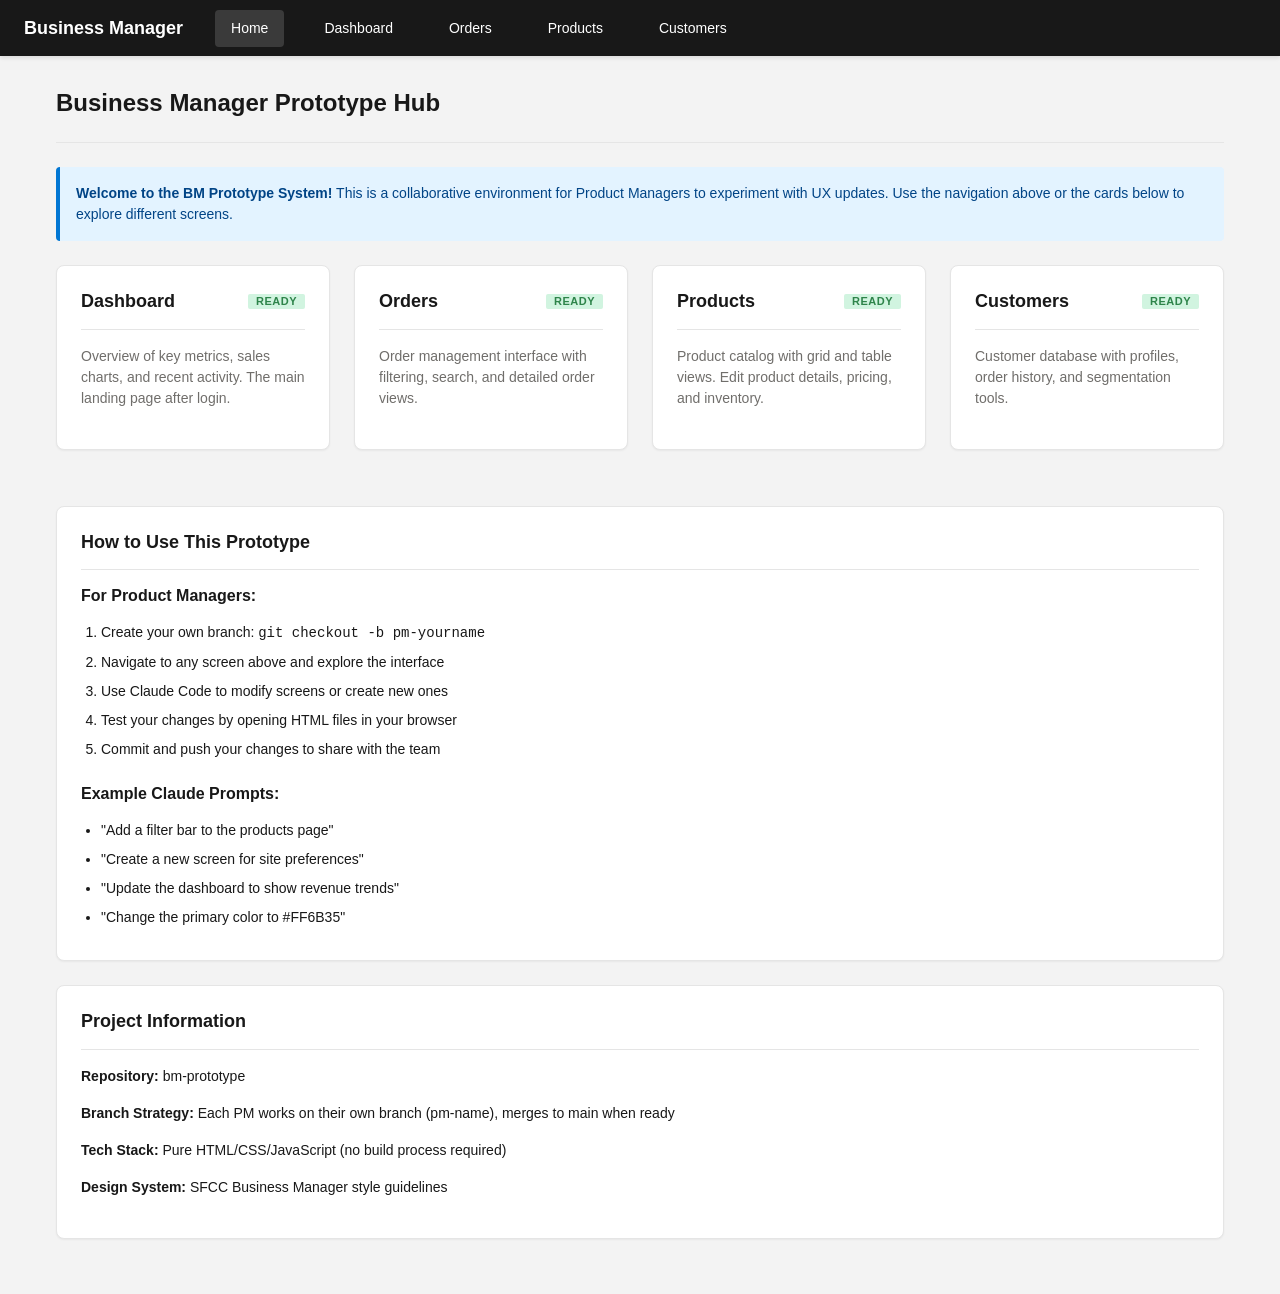
==== index.html @ c604156d "Initial Business Manager prototype scaffold - Core design system with SFCC brand colors and typograp" ====
<!DOCTYPE html>
<html lang="en">
<head>
    <meta charset="UTF-8">
    <meta name="viewport" content="width=device-width, initial-scale=1.0">
    <title>Business Manager - Prototype Hub</title>
    <link rel="stylesheet" href="assets/css/core.css">
    <link rel="stylesheet" href="assets/css/components.css">
</head>
<body>
    <!-- Header -->
    <nav class="bm-header">
        <a href="index.html" class="bm-header-logo">Business Manager</a>
        <div class="bm-header-nav">
            <a href="index.html" class="bm-nav-link active">Home</a>
            <a href="screens/dashboard.html" class="bm-nav-link">Dashboard</a>
            <a href="screens/orders.html" class="bm-nav-link">Orders</a>
            <a href="screens/products.html" class="bm-nav-link">Products</a>
            <a href="screens/customers.html" class="bm-nav-link">Customers</a>
        </div>
    </nav>

    <!-- Main Content -->
    <main class="bm-content bm-content-full">
        <div class="bm-container">
            <div class="bm-content-header">
                <h1 class="bm-content-title">Business Manager Prototype Hub</h1>
            </div>

            <div class="bm-alert bm-alert-info mb-lg">
                <strong>Welcome to the BM Prototype System!</strong> This is a collaborative environment for Product Managers to experiment with UX updates. Use the navigation above or the cards below to explore different screens.
            </div>

            <!-- Screen Grid -->
            <div class="bm-stats-grid">
                <a href="screens/dashboard.html" class="bm-card" style="text-decoration: none; color: inherit;">
                    <div class="bm-card-header">
                        <h3 class="bm-card-title">Dashboard</h3>
                        <span class="bm-badge bm-badge-success">Ready</span>
                    </div>
                    <div class="bm-card-body">
                        <p class="text-secondary">Overview of key metrics, sales charts, and recent activity. The main landing page after login.</p>
                    </div>
                </a>

                <a href="screens/orders.html" class="bm-card" style="text-decoration: none; color: inherit;">
                    <div class="bm-card-header">
                        <h3 class="bm-card-title">Orders</h3>
                        <span class="bm-badge bm-badge-success">Ready</span>
                    </div>
                    <div class="bm-card-body">
                        <p class="text-secondary">Order management interface with filtering, search, and detailed order views.</p>
                    </div>
                </a>

                <a href="screens/products.html" class="bm-card" style="text-decoration: none; color: inherit;">
                    <div class="bm-card-header">
                        <h3 class="bm-card-title">Products</h3>
                        <span class="bm-badge bm-badge-success">Ready</span>
                    </div>
                    <div class="bm-card-body">
                        <p class="text-secondary">Product catalog with grid and table views. Edit product details, pricing, and inventory.</p>
                    </div>
                </a>

                <a href="screens/customers.html" class="bm-card" style="text-decoration: none; color: inherit;">
                    <div class="bm-card-header">
                        <h3 class="bm-card-title">Customers</h3>
                        <span class="bm-badge bm-badge-success">Ready</span>
                    </div>
                    <div class="bm-card-body">
                        <p class="text-secondary">Customer database with profiles, order history, and segmentation tools.</p>
                    </div>
                </a>
            </div>

            <!-- Usage Guide -->
            <div class="bm-card mt-xl">
                <div class="bm-card-header">
                    <h2 class="bm-card-title">How to Use This Prototype</h2>
                </div>
                <div class="bm-card-body">
                    <h4>For Product Managers:</h4>
                    <ol style="padding-left: 20px; margin-bottom: 16px;">
                        <li style="margin-bottom: 8px;">Create your own branch: <code>git checkout -b pm-yourname</code></li>
                        <li style="margin-bottom: 8px;">Navigate to any screen above and explore the interface</li>
                        <li style="margin-bottom: 8px;">Use Claude Code to modify screens or create new ones</li>
                        <li style="margin-bottom: 8px;">Test your changes by opening HTML files in your browser</li>
                        <li style="margin-bottom: 8px;">Commit and push your changes to share with the team</li>
                    </ol>

                    <h4 class="mt-lg">Example Claude Prompts:</h4>
                    <ul style="padding-left: 20px; list-style: disc;">
                        <li style="margin-bottom: 8px;">"Add a filter bar to the products page"</li>
                        <li style="margin-bottom: 8px;">"Create a new screen for site preferences"</li>
                        <li style="margin-bottom: 8px;">"Update the dashboard to show revenue trends"</li>
                        <li style="margin-bottom: 8px;">"Change the primary color to #FF6B35"</li>
                    </ul>
                </div>
            </div>

            <!-- Project Info -->
            <div class="bm-card">
                <div class="bm-card-header">
                    <h2 class="bm-card-title">Project Information</h2>
                </div>
                <div class="bm-card-body">
                    <p><strong>Repository:</strong> bm-prototype</p>
                    <p><strong>Branch Strategy:</strong> Each PM works on their own branch (pm-name), merges to main when ready</p>
                    <p><strong>Tech Stack:</strong> Pure HTML/CSS/JavaScript (no build process required)</p>
                    <p><strong>Design System:</strong> SFCC Business Manager style guidelines</p>
                </div>
            </div>
        </div>
    </main>

    <script src="assets/js/navigation.js"></script>
    <script src="assets/js/interactions.js"></script>
</body>
</html>
---- assets/css/core.css ----
/* ================================================
   SFCC Business Manager - Core Design System
   ================================================ */

/* CSS Custom Properties */
:root {
    /* Primary Brand Colors */
    --bm-primary: #0176D3;
    --bm-primary-hover: #014486;
    --bm-primary-light: #E3F3FF;
    --bm-secondary: #706E6B;
    --bm-success: #2E844A;
    --bm-warning: #FFB75D;
    --bm-danger: #EA001E;
    --bm-info: #0176D3;

    /* Neutral Colors */
    --bm-text-primary: #181818;
    --bm-text-secondary: #706E6B;
    --bm-text-tertiary: #A8A8A8;
    --bm-text-inverse: #FFFFFF;

    /* Background Colors */
    --bm-bg-primary: #FFFFFF;
    --bm-bg-secondary: #F3F3F3;
    --bm-bg-tertiary: #FAFAF9;
    --bm-bg-dark: #181818;

    /* Border Colors */
    --bm-border-light: #E5E5E5;
    --bm-border-medium: #C9C9C9;
    --bm-border-dark: #706E6B;

    /* Typography */
    --bm-font-family: -apple-system, BlinkMacSystemFont, 'Segoe UI', Roboto, Helvetica, Arial, sans-serif;
    --bm-font-size-xs: 11px;
    --bm-font-size-sm: 12px;
    --bm-font-size-base: 14px;
    --bm-font-size-md: 16px;
    --bm-font-size-lg: 18px;
    --bm-font-size-xl: 24px;
    --bm-font-size-xxl: 32px;

    --bm-font-weight-regular: 400;
    --bm-font-weight-medium: 500;
    --bm-font-weight-semibold: 600;
    --bm-font-weight-bold: 700;

    --bm-line-height-tight: 1.25;
    --bm-line-height-normal: 1.5;
    --bm-line-height-relaxed: 1.75;

    /* Spacing Scale */
    --bm-spacing-xxs: 2px;
    --bm-spacing-xs: 4px;
    --bm-spacing-sm: 8px;
    --bm-spacing-md: 16px;
    --bm-spacing-lg: 24px;
    --bm-spacing-xl: 32px;
    --bm-spacing-xxl: 48px;

    /* Border Radius */
    --bm-radius-sm: 2px;
    --bm-radius-md: 4px;
    --bm-radius-lg: 8px;

    /* Shadows */
    --bm-shadow-sm: 0 1px 2px rgba(0, 0, 0, 0.05);
    --bm-shadow-md: 0 2px 4px rgba(0, 0, 0, 0.1);
    --bm-shadow-lg: 0 4px 8px rgba(0, 0, 0, 0.15);
    --bm-shadow-xl: 0 8px 16px rgba(0, 0, 0, 0.2);

    /* Layout */
    --bm-header-height: 56px;
    --bm-sidebar-width: 240px;
    --bm-container-max-width: 1440px;

    /* Z-index Scale */
    --bm-z-base: 0;
    --bm-z-dropdown: 1000;
    --bm-z-sticky: 1010;
    --bm-z-fixed: 1020;
    --bm-z-modal-backdrop: 1030;
    --bm-z-modal: 1040;
    --bm-z-popover: 1050;
    --bm-z-tooltip: 1060;
}

/* Global Reset & Base Styles */
* {
    margin: 0;
    padding: 0;
    box-sizing: border-box;
}

html {
    font-size: 16px;
    -webkit-font-smoothing: antialiased;
    -moz-osx-font-smoothing: grayscale;
}

body {
    font-family: var(--bm-font-family);
    font-size: var(--bm-font-size-base);
    line-height: var(--bm-line-height-normal);
    color: var(--bm-text-primary);
    background-color: var(--bm-bg-secondary);
    min-height: 100vh;
}

/* Typography */
h1, h2, h3, h4, h5, h6 {
    font-weight: var(--bm-font-weight-semibold);
    line-height: var(--bm-line-height-tight);
    margin-bottom: var(--bm-spacing-md);
}

h1 { font-size: var(--bm-font-size-xxl); }
h2 { font-size: var(--bm-font-size-xl); }
h3 { font-size: var(--bm-font-size-lg); }
h4 { font-size: var(--bm-font-size-md); }
h5 { font-size: var(--bm-font-size-base); }
h6 { font-size: var(--bm-font-size-sm); }

p {
    margin-bottom: var(--bm-spacing-md);
}

a {
    color: var(--bm-primary);
    text-decoration: none;
    transition: color 0.2s ease;
}

a:hover {
    color: var(--bm-primary-hover);
    text-decoration: underline;
}

/* Layout Container */
.bm-container {
    max-width: var(--bm-container-max-width);
    margin: 0 auto;
    padding: 0 var(--bm-spacing-lg);
}

/* Header */
.bm-header {
    position: fixed;
    top: 0;
    left: 0;
    right: 0;
    height: var(--bm-header-height);
    background-color: var(--bm-bg-dark);
    color: var(--bm-text-inverse);
    display: flex;
    align-items: center;
    padding: 0 var(--bm-spacing-lg);
    box-shadow: var(--bm-shadow-md);
    z-index: var(--bm-z-fixed);
}

.bm-header-logo {
    font-size: var(--bm-font-size-lg);
    font-weight: var(--bm-font-weight-bold);
    color: var(--bm-text-inverse);
    text-decoration: none;
    margin-right: var(--bm-spacing-xl);
}

.bm-header-logo:hover {
    text-decoration: none;
}

.bm-header-nav {
    display: flex;
    gap: var(--bm-spacing-lg);
    flex: 1;
}

.bm-nav-link {
    color: var(--bm-text-inverse);
    font-size: var(--bm-font-size-base);
    padding: var(--bm-spacing-sm) var(--bm-spacing-md);
    border-radius: var(--bm-radius-md);
    transition: background-color 0.2s ease;
}

.bm-nav-link:hover {
    background-color: rgba(255, 255, 255, 0.1);
    text-decoration: none;
}

.bm-nav-link.active {
    background-color: rgba(255, 255, 255, 0.15);
    font-weight: var(--bm-font-weight-medium);
}

/* Sidebar */
.bm-sidebar {
    position: fixed;
    top: var(--bm-header-height);
    left: 0;
    width: var(--bm-sidebar-width);
    height: calc(100vh - var(--bm-header-height));
    background-color: var(--bm-bg-primary);
    border-right: 1px solid var(--bm-border-light);
    overflow-y: auto;
    padding: var(--bm-spacing-lg);
}

.bm-sidebar-section {
    margin-bottom: var(--bm-spacing-lg);
}

.bm-sidebar-title {
    font-size: var(--bm-font-size-sm);
    font-weight: var(--bm-font-weight-semibold);
    text-transform: uppercase;
    color: var(--bm-text-secondary);
    margin-bottom: var(--bm-spacing-sm);
    letter-spacing: 0.5px;
}

.bm-sidebar-link {
    display: block;
    padding: var(--bm-spacing-sm) var(--bm-spacing-md);
    margin-bottom: var(--bm-spacing-xs);
    border-radius: var(--bm-radius-md);
    color: var(--bm-text-primary);
    transition: background-color 0.2s ease;
}

.bm-sidebar-link:hover {
    background-color: var(--bm-bg-tertiary);
    text-decoration: none;
}

.bm-sidebar-link.active {
    background-color: var(--bm-primary-light);
    color: var(--bm-primary);
    font-weight: var(--bm-font-weight-medium);
}

/* Main Content Area */
.bm-content {
    margin-top: var(--bm-header-height);
    margin-left: var(--bm-sidebar-width);
    padding: var(--bm-spacing-xl);
    min-height: calc(100vh - var(--bm-header-height));
}

.bm-content-header {
    display: flex;
    justify-content: space-between;
    align-items: center;
    margin-bottom: var(--bm-spacing-lg);
    padding-bottom: var(--bm-spacing-lg);
    border-bottom: 1px solid var(--bm-border-light);
}

.bm-content-title {
    font-size: var(--bm-font-size-xl);
    font-weight: var(--bm-font-weight-semibold);
    margin-bottom: 0;
}

/* Layout: No Sidebar */
.bm-content-full {
    margin-left: 0;
}

/* Utility Classes */
.text-primary { color: var(--bm-text-primary); }
.text-secondary { color: var(--bm-text-secondary); }
.text-tertiary { color: var(--bm-text-tertiary); }
.text-inverse { color: var(--bm-text-inverse); }

.text-xs { font-size: var(--bm-font-size-xs); }
.text-sm { font-size: var(--bm-font-size-sm); }
.text-base { font-size: var(--bm-font-size-base); }
.text-md { font-size: var(--bm-font-size-md); }
.text-lg { font-size: var(--bm-font-size-lg); }
.text-xl { font-size: var(--bm-font-size-xl); }

.font-regular { font-weight: var(--bm-font-weight-regular); }
.font-medium { font-weight: var(--bm-font-weight-medium); }
.font-semibold { font-weight: var(--bm-font-weight-semibold); }
.font-bold { font-weight: var(--bm-font-weight-bold); }

.mb-xs { margin-bottom: var(--bm-spacing-xs); }
.mb-sm { margin-bottom: var(--bm-spacing-sm); }
.mb-md { margin-bottom: var(--bm-spacing-md); }
.mb-lg { margin-bottom: var(--bm-spacing-lg); }
.mb-xl { margin-bottom: var(--bm-spacing-xl); }

.mt-xs { margin-top: var(--bm-spacing-xs); }
.mt-sm { margin-top: var(--bm-spacing-sm); }
.mt-md { margin-top: var(--bm-spacing-md); }
.mt-lg { margin-top: var(--bm-spacing-lg); }
.mt-xl { margin-top: var(--bm-spacing-xl); }

/* Responsive Design */
@media (max-width: 1024px) {
    .bm-sidebar {
        transform: translateX(-100%);
        transition: transform 0.3s ease;
    }

    .bm-sidebar.is-open {
        transform: translateX(0);
    }

    .bm-content {
        margin-left: 0;
    }
}

@media (max-width: 768px) {
    :root {
        --bm-header-height: 48px;
    }

    .bm-header-nav {
        display: none;
    }

    .bm-content {
        padding: var(--bm-spacing-md);
    }
}
---- assets/css/components.css ----
/* ================================================
   SFCC Business Manager - Reusable Components
   ================================================ */

/* Buttons */
.bm-button {
    display: inline-flex;
    align-items: center;
    justify-content: center;
    gap: var(--bm-spacing-sm);
    padding: var(--bm-spacing-sm) var(--bm-spacing-md);
    font-size: var(--bm-font-size-base);
    font-weight: var(--bm-font-weight-medium);
    font-family: var(--bm-font-family);
    line-height: var(--bm-line-height-tight);
    border-radius: var(--bm-radius-md);
    border: 1px solid transparent;
    cursor: pointer;
    transition: all 0.2s ease;
    text-decoration: none;
}

.bm-button:hover {
    text-decoration: none;
}

.bm-button:disabled {
    opacity: 0.5;
    cursor: not-allowed;
}

.bm-button-primary {
    background-color: var(--bm-primary);
    color: var(--bm-text-inverse);
    border-color: var(--bm-primary);
}

.bm-button-primary:hover:not(:disabled) {
    background-color: var(--bm-primary-hover);
    border-color: var(--bm-primary-hover);
}

.bm-button-secondary {
    background-color: transparent;
    color: var(--bm-text-primary);
    border-color: var(--bm-border-medium);
}

.bm-button-secondary:hover:not(:disabled) {
    background-color: var(--bm-bg-tertiary);
    border-color: var(--bm-border-dark);
}

.bm-button-danger {
    background-color: var(--bm-danger);
    color: var(--bm-text-inverse);
    border-color: var(--bm-danger);
}

.bm-button-danger:hover:not(:disabled) {
    background-color: #c7001a;
    border-color: #c7001a;
}

.bm-button-success {
    background-color: var(--bm-success);
    color: var(--bm-text-inverse);
    border-color: var(--bm-success);
}

.bm-button-success:hover:not(:disabled) {
    background-color: #246a38;
    border-color: #246a38;
}

.bm-button-sm {
    padding: var(--bm-spacing-xs) var(--bm-spacing-sm);
    font-size: var(--bm-font-size-sm);
}

.bm-button-lg {
    padding: var(--bm-spacing-md) var(--bm-spacing-lg);
    font-size: var(--bm-font-size-md);
}

.bm-button-group {
    display: inline-flex;
    gap: var(--bm-spacing-sm);
}

/* Cards */
.bm-card {
    background-color: var(--bm-bg-primary);
    border: 1px solid var(--bm-border-light);
    border-radius: var(--bm-radius-lg);
    padding: var(--bm-spacing-lg);
    box-shadow: var(--bm-shadow-sm);
    margin-bottom: var(--bm-spacing-lg);
}

.bm-card-header {
    display: flex;
    justify-content: space-between;
    align-items: center;
    margin-bottom: var(--bm-spacing-md);
    padding-bottom: var(--bm-spacing-md);
    border-bottom: 1px solid var(--bm-border-light);
}

.bm-card-title {
    font-size: var(--bm-font-size-lg);
    font-weight: var(--bm-font-weight-semibold);
    margin-bottom: 0;
}

.bm-card-body {
    margin-bottom: 0;
}

.bm-card-footer {
    display: flex;
    justify-content: flex-end;
    gap: var(--bm-spacing-sm);
    margin-top: var(--bm-spacing-md);
    padding-top: var(--bm-spacing-md);
    border-top: 1px solid var(--bm-border-light);
}

/* Tables */
.bm-table-wrapper {
    overflow-x: auto;
    border-radius: var(--bm-radius-lg);
    border: 1px solid var(--bm-border-light);
}

.bm-table {
    width: 100%;
    border-collapse: collapse;
    background-color: var(--bm-bg-primary);
}

.bm-table thead {
    background-color: var(--bm-bg-tertiary);
}

.bm-table th {
    padding: var(--bm-spacing-md);
    text-align: left;
    font-size: var(--bm-font-size-sm);
    font-weight: var(--bm-font-weight-semibold);
    color: var(--bm-text-secondary);
    text-transform: uppercase;
    letter-spacing: 0.5px;
    border-bottom: 2px solid var(--bm-border-light);
}

.bm-table th.sortable {
    cursor: pointer;
    user-select: none;
}

.bm-table th.sortable:hover {
    background-color: var(--bm-bg-secondary);
}

.bm-table td {
    padding: var(--bm-spacing-md);
    border-bottom: 1px solid var(--bm-border-light);
    font-size: var(--bm-font-size-base);
}

.bm-table tbody tr:hover {
    background-color: var(--bm-bg-tertiary);
}

.bm-table tbody tr:last-child td {
    border-bottom: none;
}

.bm-table-actions {
    display: flex;
    gap: var(--bm-spacing-sm);
}

.bm-table-action-link {
    color: var(--bm-primary);
    font-size: var(--bm-font-size-sm);
    cursor: pointer;
}

/* Form Elements */
.bm-form-group {
    margin-bottom: var(--bm-spacing-lg);
}

.bm-form-label {
    display: block;
    font-size: var(--bm-font-size-sm);
    font-weight: var(--bm-font-weight-semibold);
    color: var(--bm-text-primary);
    margin-bottom: var(--bm-spacing-xs);
}

.bm-form-label.required::after {
    content: " *";
    color: var(--bm-danger);
}

.bm-form-field {
    width: 100%;
    padding: var(--bm-spacing-sm) var(--bm-spacing-md);
    font-size: var(--bm-font-size-base);
    font-family: var(--bm-font-family);
    color: var(--bm-text-primary);
    background-color: var(--bm-bg-primary);
    border: 1px solid var(--bm-border-medium);
    border-radius: var(--bm-radius-md);
    transition: border-color 0.2s ease, box-shadow 0.2s ease;
}

.bm-form-field:focus {
    outline: none;
    border-color: var(--bm-primary);
    box-shadow: 0 0 0 3px rgba(1, 118, 211, 0.1);
}

.bm-form-field:disabled {
    background-color: var(--bm-bg-secondary);
    cursor: not-allowed;
    opacity: 0.6;
}

.bm-form-field.error {
    border-color: var(--bm-danger);
}

.bm-form-help {
    display: block;
    margin-top: var(--bm-spacing-xs);
    font-size: var(--bm-font-size-sm);
    color: var(--bm-text-secondary);
}

.bm-form-error {
    display: block;
    margin-top: var(--bm-spacing-xs);
    font-size: var(--bm-font-size-sm);
    color: var(--bm-danger);
}

textarea.bm-form-field {
    resize: vertical;
    min-height: 100px;
}

select.bm-form-field {
    cursor: pointer;
}

/* Checkbox & Radio */
.bm-checkbox,
.bm-radio {
    display: flex;
    align-items: center;
    gap: var(--bm-spacing-sm);
    margin-bottom: var(--bm-spacing-sm);
}

.bm-checkbox input[type="checkbox"],
.bm-radio input[type="radio"] {
    width: 18px;
    height: 18px;
    cursor: pointer;
}

/* Tabs */
.bm-tabs {
    display: flex;
    gap: var(--bm-spacing-xs);
    border-bottom: 2px solid var(--bm-border-light);
    margin-bottom: var(--bm-spacing-lg);
}

.bm-tab {
    padding: var(--bm-spacing-md) var(--bm-spacing-lg);
    font-size: var(--bm-font-size-base);
    font-weight: var(--bm-font-weight-medium);
    color: var(--bm-text-secondary);
    background-color: transparent;
    border: none;
    border-bottom: 2px solid transparent;
    margin-bottom: -2px;
    cursor: pointer;
    transition: all 0.2s ease;
}

.bm-tab:hover {
    color: var(--bm-text-primary);
    background-color: var(--bm-bg-tertiary);
}

.bm-tab.active {
    color: var(--bm-primary);
    border-bottom-color: var(--bm-primary);
}

.bm-tab-content {
    display: none;
}

.bm-tab-content.active {
    display: block;
}

/* Badges */
.bm-badge {
    display: inline-flex;
    align-items: center;
    padding: var(--bm-spacing-xxs) var(--bm-spacing-sm);
    font-size: var(--bm-font-size-xs);
    font-weight: var(--bm-font-weight-semibold);
    line-height: 1;
    border-radius: var(--bm-radius-sm);
    text-transform: uppercase;
    letter-spacing: 0.5px;
}

.bm-badge-primary {
    background-color: var(--bm-primary-light);
    color: var(--bm-primary);
}

.bm-badge-success {
    background-color: #d1f4e0;
    color: var(--bm-success);
}

.bm-badge-warning {
    background-color: #fff3d9;
    color: #b15900;
}

.bm-badge-danger {
    background-color: #fde2e4;
    color: var(--bm-danger);
}

.bm-badge-neutral {
    background-color: var(--bm-bg-secondary);
    color: var(--bm-text-secondary);
}

/* Alerts */
.bm-alert {
    padding: var(--bm-spacing-md);
    border-radius: var(--bm-radius-md);
    border-left: 4px solid;
    margin-bottom: var(--bm-spacing-lg);
}

.bm-alert-info {
    background-color: #e3f3ff;
    border-color: var(--bm-info);
    color: #014486;
}

.bm-alert-success {
    background-color: #d1f4e0;
    border-color: var(--bm-success);
    color: #1d6333;
}

.bm-alert-warning {
    background-color: #fff3d9;
    border-color: var(--bm-warning);
    color: #b15900;
}

.bm-alert-danger {
    background-color: #fde2e4;
    border-color: var(--bm-danger);
    color: #c7001a;
}

/* Modal */
.bm-modal-backdrop {
    position: fixed;
    top: 0;
    left: 0;
    right: 0;
    bottom: 0;
    background-color: rgba(0, 0, 0, 0.5);
    display: none;
    z-index: var(--bm-z-modal-backdrop);
}

.bm-modal-backdrop.active {
    display: block;
}

.bm-modal {
    position: fixed;
    top: 50%;
    left: 50%;
    transform: translate(-50%, -50%);
    background-color: var(--bm-bg-primary);
    border-radius: var(--bm-radius-lg);
    box-shadow: var(--bm-shadow-xl);
    max-width: 600px;
    width: 90%;
    max-height: 90vh;
    overflow-y: auto;
    display: none;
    z-index: var(--bm-z-modal);
}

.bm-modal.active {
    display: block;
}

.bm-modal-header {
    padding: var(--bm-spacing-lg);
    border-bottom: 1px solid var(--bm-border-light);
}

.bm-modal-title {
    font-size: var(--bm-font-size-lg);
    font-weight: var(--bm-font-weight-semibold);
    margin-bottom: 0;
}

.bm-modal-body {
    padding: var(--bm-spacing-lg);
}

.bm-modal-footer {
    padding: var(--bm-spacing-lg);
    border-top: 1px solid var(--bm-border-light);
    display: flex;
    justify-content: flex-end;
    gap: var(--bm-spacing-sm);
}

/* Dropdown */
.bm-dropdown {
    position: relative;
    display: inline-block;
}

.bm-dropdown-menu {
    position: absolute;
    top: 100%;
    left: 0;
    margin-top: var(--bm-spacing-xs);
    background-color: var(--bm-bg-primary);
    border: 1px solid var(--bm-border-light);
    border-radius: var(--bm-radius-md);
    box-shadow: var(--bm-shadow-lg);
    min-width: 200px;
    display: none;
    z-index: var(--bm-z-dropdown);
}

.bm-dropdown-menu.active {
    display: block;
}

.bm-dropdown-item {
    display: block;
    padding: var(--bm-spacing-sm) var(--bm-spacing-md);
    color: var(--bm-text-primary);
    transition: background-color 0.2s ease;
}

.bm-dropdown-item:hover {
    background-color: var(--bm-bg-tertiary);
    text-decoration: none;
}

.bm-dropdown-divider {
    height: 1px;
    background-color: var(--bm-border-light);
    margin: var(--bm-spacing-xs) 0;
}

/* Loading Spinner */
.bm-spinner {
    display: inline-block;
    width: 20px;
    height: 20px;
    border: 2px solid rgba(0, 0, 0, 0.1);
    border-top-color: var(--bm-primary);
    border-radius: 50%;
    animation: bm-spin 0.6s linear infinite;
}

@keyframes bm-spin {
    to { transform: rotate(360deg); }
}

/* Search Input */
.bm-search {
    position: relative;
}

.bm-search-input {
    padding-left: var(--bm-spacing-xl);
}

.bm-search-icon {
    position: absolute;
    left: var(--bm-spacing-md);
    top: 50%;
    transform: translateY(-50%);
    color: var(--bm-text-tertiary);
}

/* Pagination */
.bm-pagination {
    display: flex;
    gap: var(--bm-spacing-xs);
    align-items: center;
    justify-content: center;
    margin-top: var(--bm-spacing-lg);
}

.bm-pagination-item {
    padding: var(--bm-spacing-sm) var(--bm-spacing-md);
    border: 1px solid var(--bm-border-light);
    border-radius: var(--bm-radius-md);
    color: var(--bm-text-primary);
    cursor: pointer;
    transition: all 0.2s ease;
}

.bm-pagination-item:hover {
    background-color: var(--bm-bg-tertiary);
    text-decoration: none;
}

.bm-pagination-item.active {
    background-color: var(--bm-primary);
    color: var(--bm-text-inverse);
    border-color: var(--bm-primary);
}

.bm-pagination-item.disabled {
    opacity: 0.5;
    cursor: not-allowed;
    pointer-events: none;
}

/* Stats Grid */
.bm-stats-grid {
    display: grid;
    grid-template-columns: repeat(auto-fit, minmax(250px, 1fr));
    gap: var(--bm-spacing-lg);
    margin-bottom: var(--bm-spacing-xl);
}

.bm-stat-card {
    background-color: var(--bm-bg-primary);
    border: 1px solid var(--bm-border-light);
    border-radius: var(--bm-radius-lg);
    padding: var(--bm-spacing-lg);
}

.bm-stat-label {
    font-size: var(--bm-font-size-sm);
    color: var(--bm-text-secondary);
    margin-bottom: var(--bm-spacing-xs);
}

.bm-stat-value {
    font-size: var(--bm-font-size-xxl);
    font-weight: var(--bm-font-weight-bold);
    color: var(--bm-text-primary);
    margin-bottom: var(--bm-spacing-xs);
}

.bm-stat-change {
    font-size: var(--bm-font-size-sm);
    display: flex;
    align-items: center;
    gap: var(--bm-spacing-xs);
}

.bm-stat-change.positive {
    color: var(--bm-success);
}

.bm-stat-change.negative {
    color: var(--bm-danger);
}
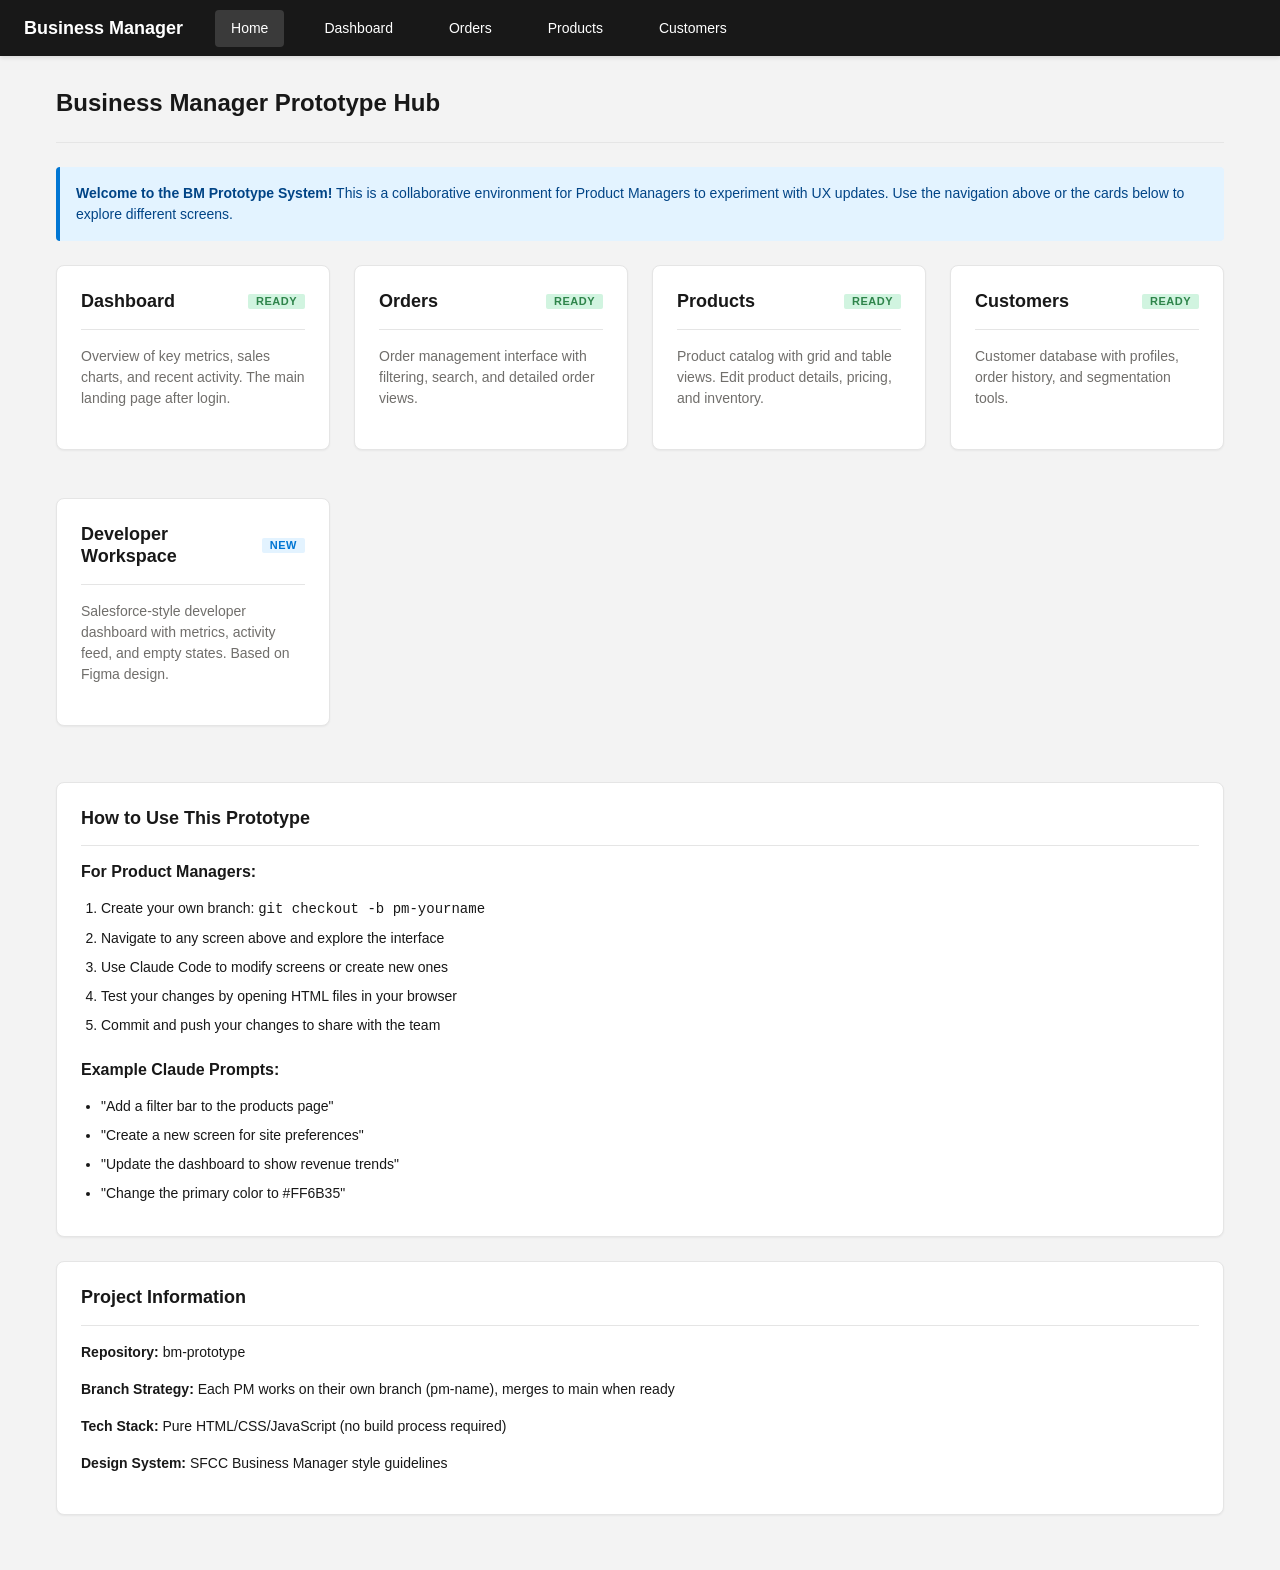
==== commit 17df5526: "Add Developer Workspace screen from Figma design - Dual sidebar layout (icon sidebar + expandable na" ====
--- a/index.html
+++ b/index.html
@@ -72,6 +72,16 @@
                         <p class="text-secondary">Customer database with profiles, order history, and segmentation tools.</p>
                     </div>
                 </a>
+
+                <a href="screens/developer-workspace.html" class="bm-card" style="text-decoration: none; color: inherit;">
+                    <div class="bm-card-header">
+                        <h3 class="bm-card-title">Developer Workspace</h3>
+                        <span class="bm-badge bm-badge-primary">New</span>
+                    </div>
+                    <div class="bm-card-body">
+                        <p class="text-secondary">Salesforce-style developer dashboard with metrics, activity feed, and empty states. Based on Figma design.</p>
+                    </div>
+                </a>
             </div>
 
             <!-- Usage Guide -->
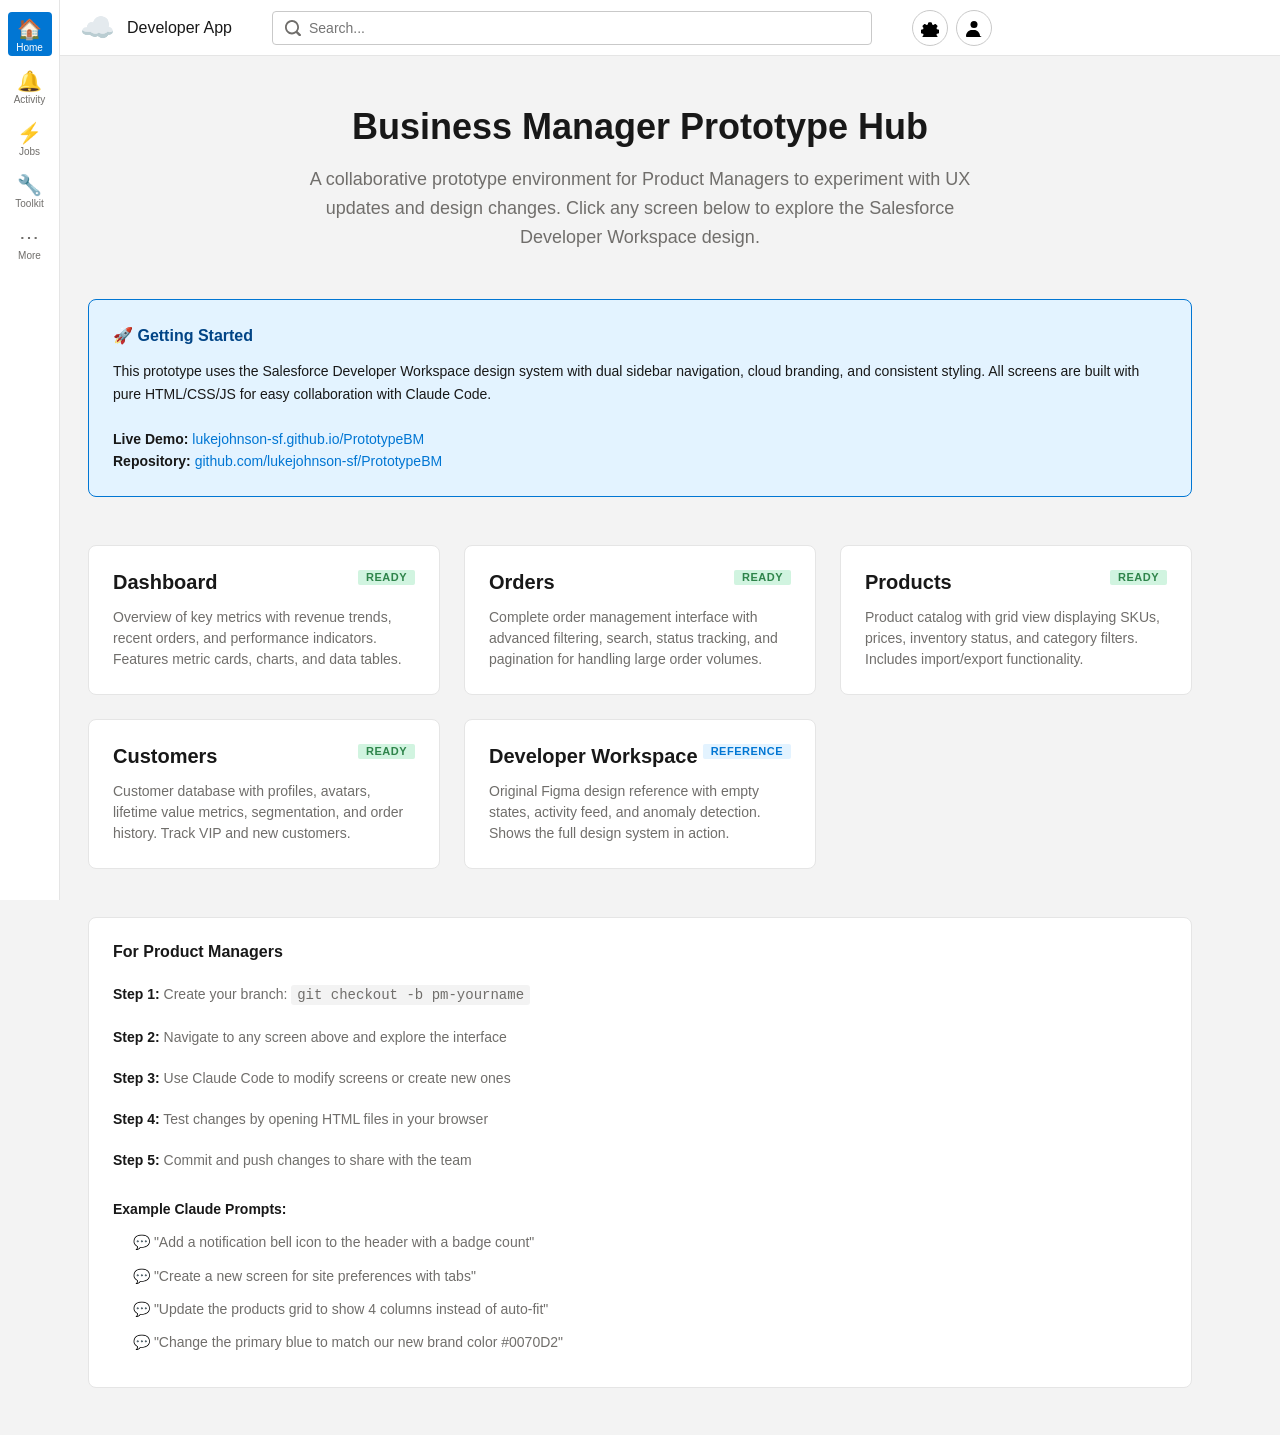
==== commit 9f573539: "Apply Salesforce design to index page - Update homepage with Developer Workspace design system - Add" ====
--- a/index.html
+++ b/index.html
@@ -3,128 +3,293 @@
 <head>
     <meta charset="UTF-8">
     <meta name="viewport" content="width=device-width, initial-scale=1.0">
-    <title>Business Manager - Prototype Hub</title>
+    <title>Developer App - Prototype Hub</title>
     <link rel="stylesheet" href="assets/css/core.css">
     <link rel="stylesheet" href="assets/css/components.css">
+    <link rel="stylesheet" href="assets/css/dev-workspace.css">
+    <style>
+        .hub-main-content {
+            margin-left: 60px;
+            margin-top: 56px;
+            padding: 48px;
+            min-height: calc(100vh - 56px);
+            max-width: 1200px;
+            margin-left: auto;
+            margin-right: auto;
+        }
+
+        .hub-welcome {
+            text-align: center;
+            margin-bottom: 48px;
+        }
+
+        .hub-title {
+            font-size: 36px;
+            font-weight: 600;
+            margin-bottom: 16px;
+            color: #181818;
+        }
+
+        .hub-subtitle {
+            font-size: 18px;
+            color: #706E6B;
+            max-width: 700px;
+            margin: 0 auto;
+            line-height: 1.6;
+        }
+
+        .hub-screens-grid {
+            display: grid;
+            grid-template-columns: repeat(auto-fit, minmax(300px, 1fr));
+            gap: 24px;
+            margin-bottom: 48px;
+        }
+
+        .hub-screen-card {
+            background-color: #FFFFFF;
+            border: 1px solid #E5E5E5;
+            border-radius: 8px;
+            padding: 24px;
+            text-decoration: none;
+            color: inherit;
+            transition: all 0.2s ease;
+            display: block;
+        }
+
+        .hub-screen-card:hover {
+            border-color: #0176D3;
+            box-shadow: 0 4px 12px rgba(0, 0, 0, 0.1);
+            text-decoration: none;
+            transform: translateY(-2px);
+        }
+
+        .hub-screen-header {
+            display: flex;
+            justify-content: space-between;
+            align-items: flex-start;
+            margin-bottom: 12px;
+        }
+
+        .hub-screen-title {
+            font-size: 20px;
+            font-weight: 600;
+            color: #181818;
+            margin: 0;
+        }
+
+        .hub-screen-description {
+            font-size: 14px;
+            color: #706E6B;
+            line-height: 1.5;
+            margin: 0;
+        }
+
+        .hub-info-card {
+            background-color: #E3F3FF;
+            border: 1px solid #0176D3;
+            border-radius: 8px;
+            padding: 24px;
+            margin-bottom: 48px;
+        }
+
+        .hub-info-title {
+            font-size: 16px;
+            font-weight: 600;
+            color: #014486;
+            margin-bottom: 12px;
+        }
+
+        .hub-info-text {
+            font-size: 14px;
+            color: #181818;
+            line-height: 1.6;
+            margin: 0;
+        }
+
+        .hub-info-link {
+            color: #0176D3;
+            text-decoration: none;
+            font-weight: 500;
+        }
+
+        .hub-info-link:hover {
+            text-decoration: underline;
+        }
+    </style>
 </head>
 <body>
+    <!-- Icon Sidebar -->
+    <aside class="dev-icon-sidebar">
+        <a href="index.html" class="dev-icon-sidebar-item active" title="Home">
+            <div style="text-align: center;">
+                <div style="font-size: 20px;">🏠</div>
+                <div class="dev-icon-sidebar-label">Home</div>
+            </div>
+        </a>
+        <div class="dev-icon-sidebar-item" title="Activity">
+            <div style="text-align: center;">
+                <div style="font-size: 20px;">🔔</div>
+                <div class="dev-icon-sidebar-label">Activity</div>
+            </div>
+        </div>
+        <div class="dev-icon-sidebar-item" title="Jobs">
+            <div style="text-align: center;">
+                <div style="font-size: 20px;">⚡</div>
+                <div class="dev-icon-sidebar-label">Jobs</div>
+            </div>
+        </div>
+        <div class="dev-icon-sidebar-item" title="Toolkit">
+            <div style="text-align: center;">
+                <div style="font-size: 20px;">🔧</div>
+                <div class="dev-icon-sidebar-label">Toolkit</div>
+            </div>
+        </div>
+        <div class="dev-icon-sidebar-item" title="More">
+            <div style="text-align: center;">
+                <div style="font-size: 20px;">⋯</div>
+                <div class="dev-icon-sidebar-label">More</div>
+            </div>
+        </div>
+    </aside>
+
     <!-- Header -->
-    <nav class="bm-header">
-        <a href="index.html" class="bm-header-logo">Business Manager</a>
-        <div class="bm-header-nav">
-            <a href="index.html" class="bm-nav-link active">Home</a>
-            <a href="screens/dashboard.html" class="bm-nav-link">Dashboard</a>
-            <a href="screens/orders.html" class="bm-nav-link">Orders</a>
-            <a href="screens/products.html" class="bm-nav-link">Products</a>
-            <a href="screens/customers.html" class="bm-nav-link">Customers</a>
-        </div>
-    </nav>
+    <header class="dev-header" style="left: 60px;">
+        <a href="index.html" class="dev-header-logo">
+            <span class="dev-cloud-icon">☁️</span>
+            <span>Developer App</span>
+        </a>
+        <div class="dev-header-search">
+            <input type="text" class="dev-search-input" placeholder="Search...">
+        </div>
+        <div class="dev-header-actions">
+            <button class="dev-icon-button" title="Settings">
+                <svg width="18" height="18" viewBox="0 0 18 18" fill="currentColor">
+                    <path d="M9,6.5C7.6,6.5,6.5,7.6,6.5,9s1.1,2.5,2.5,2.5s2.5-1.1,2.5-2.5S10.4,6.5,9,6.5z M17.4,10.6l-1.5-0.3c-0.1-0.4-0.3-0.8-0.5-1.2l0.9-1.2c0.3-0.4,0.2-1-0.1-1.3l-1.3-1.3c-0.3-0.3-0.9-0.4-1.3-0.1l-1.2,0.9c-0.4-0.2-0.8-0.4-1.2-0.5L10.9,4c-0.1-0.5-0.5-0.8-1-0.8H8.1c-0.5,0-0.9,0.3-1,0.8L6.8,5.6C6.4,5.7,6,5.9,5.6,6.1L4.4,5.2c-0.4-0.3-1-0.2-1.3,0.1L1.8,6.6C1.5,6.9,1.4,7.5,1.7,7.9l0.9,1.2C2.4,9.5,2.2,9.9,2.1,10.3l-1.5,0.3c-0.5,0.1-0.8,0.5-0.8,1v1.8c0,0.5,0.3,0.9,0.8,1l1.5,0.3c0.1,0.4,0.3,0.8,0.5,1.2l-0.9,1.2c-0.3,0.4-0.2,1,0.1,1.3l1.3,1.3c0.3,0.3,0.9,0.4,1.3,0.1l1.2-0.9c0.4,0.2,0.8,0.4,1.2,0.5l0.3,1.5c0.1,0.5,0.5,0.8,1,0.8h1.8c0.5,0,0.9-0.3,1-0.8l0.3-1.5c0.4-0.1,0.8-0.3,1.2-0.5l1.2,0.9c0.4,0.3,1,0.2,1.3-0.1l1.3-1.3c0.3-0.3,0.4-0.9,0.1-1.3l-0.9-1.2c0.2-0.4,0.4-0.8,0.5-1.2l1.5-0.3c0.5-0.1,0.8-0.5,0.8-1v-1.8C18.2,11.1,17.9,10.7,17.4,10.6z"/>
+                </svg>
+            </button>
+            <button class="dev-icon-button" title="Profile">
+                <svg width="18" height="18" viewBox="0 0 18 18" fill="currentColor">
+                    <circle cx="9" cy="5.5" r="3.5"/>
+                    <path d="M16,18H2c-0.6,0-1-0.4-1-1c0-3.3,2.7-6,6-6h2c3.3,0,6,2.7,6,6C17,17.6,16.6,18,16,18z"/>
+                </svg>
+            </button>
+        </div>
+    </header>
 
     <!-- Main Content -->
-    <main class="bm-content bm-content-full">
-        <div class="bm-container">
-            <div class="bm-content-header">
-                <h1 class="bm-content-title">Business Manager Prototype Hub</h1>
-            </div>
-
-            <div class="bm-alert bm-alert-info mb-lg">
-                <strong>Welcome to the BM Prototype System!</strong> This is a collaborative environment for Product Managers to experiment with UX updates. Use the navigation above or the cards below to explore different screens.
-            </div>
-
-            <!-- Screen Grid -->
-            <div class="bm-stats-grid">
-                <a href="screens/dashboard.html" class="bm-card" style="text-decoration: none; color: inherit;">
-                    <div class="bm-card-header">
-                        <h3 class="bm-card-title">Dashboard</h3>
-                        <span class="bm-badge bm-badge-success">Ready</span>
-                    </div>
-                    <div class="bm-card-body">
-                        <p class="text-secondary">Overview of key metrics, sales charts, and recent activity. The main landing page after login.</p>
-                    </div>
-                </a>
-
-                <a href="screens/orders.html" class="bm-card" style="text-decoration: none; color: inherit;">
-                    <div class="bm-card-header">
-                        <h3 class="bm-card-title">Orders</h3>
-                        <span class="bm-badge bm-badge-success">Ready</span>
-                    </div>
-                    <div class="bm-card-body">
-                        <p class="text-secondary">Order management interface with filtering, search, and detailed order views.</p>
-                    </div>
-                </a>
-
-                <a href="screens/products.html" class="bm-card" style="text-decoration: none; color: inherit;">
-                    <div class="bm-card-header">
-                        <h3 class="bm-card-title">Products</h3>
-                        <span class="bm-badge bm-badge-success">Ready</span>
-                    </div>
-                    <div class="bm-card-body">
-                        <p class="text-secondary">Product catalog with grid and table views. Edit product details, pricing, and inventory.</p>
-                    </div>
-                </a>
-
-                <a href="screens/customers.html" class="bm-card" style="text-decoration: none; color: inherit;">
-                    <div class="bm-card-header">
-                        <h3 class="bm-card-title">Customers</h3>
-                        <span class="bm-badge bm-badge-success">Ready</span>
-                    </div>
-                    <div class="bm-card-body">
-                        <p class="text-secondary">Customer database with profiles, order history, and segmentation tools.</p>
-                    </div>
-                </a>
-
-                <a href="screens/developer-workspace.html" class="bm-card" style="text-decoration: none; color: inherit;">
-                    <div class="bm-card-header">
-                        <h3 class="bm-card-title">Developer Workspace</h3>
-                        <span class="bm-badge bm-badge-primary">New</span>
-                    </div>
-                    <div class="bm-card-body">
-                        <p class="text-secondary">Salesforce-style developer dashboard with metrics, activity feed, and empty states. Based on Figma design.</p>
-                    </div>
-                </a>
-            </div>
-
-            <!-- Usage Guide -->
-            <div class="bm-card mt-xl">
-                <div class="bm-card-header">
-                    <h2 class="bm-card-title">How to Use This Prototype</h2>
-                </div>
-                <div class="bm-card-body">
-                    <h4>For Product Managers:</h4>
-                    <ol style="padding-left: 20px; margin-bottom: 16px;">
-                        <li style="margin-bottom: 8px;">Create your own branch: <code>git checkout -b pm-yourname</code></li>
-                        <li style="margin-bottom: 8px;">Navigate to any screen above and explore the interface</li>
-                        <li style="margin-bottom: 8px;">Use Claude Code to modify screens or create new ones</li>
-                        <li style="margin-bottom: 8px;">Test your changes by opening HTML files in your browser</li>
-                        <li style="margin-bottom: 8px;">Commit and push your changes to share with the team</li>
-                    </ol>
-
-                    <h4 class="mt-lg">Example Claude Prompts:</h4>
-                    <ul style="padding-left: 20px; list-style: disc;">
-                        <li style="margin-bottom: 8px;">"Add a filter bar to the products page"</li>
-                        <li style="margin-bottom: 8px;">"Create a new screen for site preferences"</li>
-                        <li style="margin-bottom: 8px;">"Update the dashboard to show revenue trends"</li>
-                        <li style="margin-bottom: 8px;">"Change the primary color to #FF6B35"</li>
-                    </ul>
-                </div>
-            </div>
-
-            <!-- Project Info -->
-            <div class="bm-card">
-                <div class="bm-card-header">
-                    <h2 class="bm-card-title">Project Information</h2>
-                </div>
-                <div class="bm-card-body">
-                    <p><strong>Repository:</strong> bm-prototype</p>
-                    <p><strong>Branch Strategy:</strong> Each PM works on their own branch (pm-name), merges to main when ready</p>
-                    <p><strong>Tech Stack:</strong> Pure HTML/CSS/JavaScript (no build process required)</p>
-                    <p><strong>Design System:</strong> SFCC Business Manager style guidelines</p>
-                </div>
+    <main class="hub-main-content">
+        <!-- Welcome Section -->
+        <div class="hub-welcome">
+            <h1 class="hub-title">Business Manager Prototype Hub</h1>
+            <p class="hub-subtitle">
+                A collaborative prototype environment for Product Managers to experiment with UX updates and design changes.
+                Click any screen below to explore the Salesforce Developer Workspace design.
+            </p>
+        </div>
+
+        <!-- Info Alert -->
+        <div class="hub-info-card">
+            <div class="hub-info-title">🚀 Getting Started</div>
+            <p class="hub-info-text">
+                This prototype uses the Salesforce Developer Workspace design system with dual sidebar navigation,
+                cloud branding, and consistent styling. All screens are built with pure HTML/CSS/JS for easy collaboration with Claude Code.
+                <br><br>
+                <strong>Live Demo:</strong> <a href="https://lukejohnson-sf.github.io/PrototypeBM/" class="hub-info-link" target="_blank">lukejohnson-sf.github.io/PrototypeBM</a>
+                <br>
+                <strong>Repository:</strong> <a href="https://github.com/lukejohnson-sf/PrototypeBM" class="hub-info-link" target="_blank">github.com/lukejohnson-sf/PrototypeBM</a>
+            </p>
+        </div>
+
+        <!-- Screens Grid -->
+        <div class="hub-screens-grid">
+            <a href="screens/dashboard.html" class="hub-screen-card">
+                <div class="hub-screen-header">
+                    <h3 class="hub-screen-title">Dashboard</h3>
+                    <span class="bm-badge bm-badge-success">Ready</span>
+                </div>
+                <p class="hub-screen-description">
+                    Overview of key metrics with revenue trends, recent orders, and performance indicators.
+                    Features metric cards, charts, and data tables.
+                </p>
+            </a>
+
+            <a href="screens/orders.html" class="hub-screen-card">
+                <div class="hub-screen-header">
+                    <h3 class="hub-screen-title">Orders</h3>
+                    <span class="bm-badge bm-badge-success">Ready</span>
+                </div>
+                <p class="hub-screen-description">
+                    Complete order management interface with advanced filtering, search, status tracking,
+                    and pagination for handling large order volumes.
+                </p>
+            </a>
+
+            <a href="screens/products.html" class="hub-screen-card">
+                <div class="hub-screen-header">
+                    <h3 class="hub-screen-title">Products</h3>
+                    <span class="bm-badge bm-badge-success">Ready</span>
+                </div>
+                <p class="hub-screen-description">
+                    Product catalog with grid view displaying SKUs, prices, inventory status,
+                    and category filters. Includes import/export functionality.
+                </p>
+            </a>
+
+            <a href="screens/customers.html" class="hub-screen-card">
+                <div class="hub-screen-header">
+                    <h3 class="hub-screen-title">Customers</h3>
+                    <span class="bm-badge bm-badge-success">Ready</span>
+                </div>
+                <p class="hub-screen-description">
+                    Customer database with profiles, avatars, lifetime value metrics,
+                    segmentation, and order history. Track VIP and new customers.
+                </p>
+            </a>
+
+            <a href="screens/developer-workspace.html" class="hub-screen-card">
+                <div class="hub-screen-header">
+                    <h3 class="hub-screen-title">Developer Workspace</h3>
+                    <span class="bm-badge bm-badge-primary">Reference</span>
+                </div>
+                <p class="hub-screen-description">
+                    Original Figma design reference with empty states, activity feed,
+                    and anomaly detection. Shows the full design system in action.
+                </p>
+            </a>
+        </div>
+
+        <!-- Usage Guide -->
+        <div class="dev-card">
+            <h2 class="dev-card-title">For Product Managers</h2>
+            <div style="line-height: 1.8;">
+                <p style="margin-bottom: 16px; color: #706E6B;">
+                    <strong style="color: #181818;">Step 1:</strong> Create your branch: <code style="background: #F3F3F3; padding: 2px 6px; border-radius: 3px;">git checkout -b pm-yourname</code>
+                </p>
+                <p style="margin-bottom: 16px; color: #706E6B;">
+                    <strong style="color: #181818;">Step 2:</strong> Navigate to any screen above and explore the interface
+                </p>
+                <p style="margin-bottom: 16px; color: #706E6B;">
+                    <strong style="color: #181818;">Step 3:</strong> Use Claude Code to modify screens or create new ones
+                </p>
+                <p style="margin-bottom: 16px; color: #706E6B;">
+                    <strong style="color: #181818;">Step 4:</strong> Test changes by opening HTML files in your browser
+                </p>
+                <p style="margin-bottom: 24px; color: #706E6B;">
+                    <strong style="color: #181818;">Step 5:</strong> Commit and push changes to share with the team
+                </p>
+
+                <p style="margin-bottom: 8px; color: #181818; font-weight: 600;">Example Claude Prompts:</p>
+                <ul style="padding-left: 20px; list-style: none; color: #706E6B;">
+                    <li style="margin-bottom: 8px;">💬 "Add a notification bell icon to the header with a badge count"</li>
+                    <li style="margin-bottom: 8px;">💬 "Create a new screen for site preferences with tabs"</li>
+                    <li style="margin-bottom: 8px;">💬 "Update the products grid to show 4 columns instead of auto-fit"</li>
+                    <li style="margin-bottom: 8px;">💬 "Change the primary blue to match our new brand color #0070D2"</li>
+                </ul>
             </div>
         </div>
     </main>
 
-    <script src="assets/js/navigation.js"></script>
+    <script src="assets/js/shared-nav.js"></script>
     <script src="assets/js/interactions.js"></script>
 </body>
 </html>
--- a/assets/css/dev-workspace.css
+++ b/assets/css/dev-workspace.css
@@ -0,0 +1,589 @@
+/* ================================================
+   Salesforce Developer Workspace - Design System
+   ================================================ */
+
+body {
+    background-color: #F3F3F3;
+    margin: 0;
+    padding: 0;
+}
+
+/* Icon Sidebar */
+.dev-icon-sidebar {
+    position: fixed;
+    top: 0;
+    left: 0;
+    width: 60px;
+    height: 100vh;
+    background-color: #FFFFFF;
+    border-right: 1px solid #E5E5E5;
+    display: flex;
+    flex-direction: column;
+    align-items: center;
+    padding: 12px 0;
+    z-index: 1030;
+}
+
+.dev-icon-sidebar-item {
+    width: 44px;
+    height: 44px;
+    display: flex;
+    align-items: center;
+    justify-content: center;
+    margin-bottom: 8px;
+    border-radius: 4px;
+    color: #706E6B;
+    transition: background-color 0.2s;
+    cursor: pointer;
+    text-decoration: none;
+    font-size: 20px;
+}
+
+.dev-icon-sidebar-item:hover {
+    background-color: #F3F3F3;
+}
+
+.dev-icon-sidebar-item.active {
+    background-color: #0176D3;
+    color: #FFFFFF;
+}
+
+.dev-icon-sidebar-label {
+    font-size: 10px;
+    margin-top: -4px;
+}
+
+/* Secondary Sidebar */
+.dev-secondary-sidebar {
+    position: fixed;
+    top: 0;
+    left: 60px;
+    width: 260px;
+    height: 100vh;
+    background-color: #FAFAF9;
+    border-right: 1px solid #E5E5E5;
+    overflow-y: auto;
+    padding: 16px 12px;
+    z-index: 1020;
+}
+
+.dev-dashboard-button {
+    width: 100%;
+    display: flex;
+    align-items: center;
+    gap: 8px;
+    padding: 10px 12px;
+    background-color: #0176D3;
+    color: #FFFFFF;
+    border: none;
+    border-radius: 4px;
+    font-size: 14px;
+    font-weight: 500;
+    cursor: pointer;
+    margin-bottom: 16px;
+    text-decoration: none;
+}
+
+.dev-dashboard-button:hover {
+    background-color: #014486;
+}
+
+.dev-nav-section {
+    margin-bottom: 4px;
+}
+
+.dev-nav-section-header {
+    display: flex;
+    align-items: center;
+    justify-content: space-between;
+    padding: 8px 12px;
+    cursor: pointer;
+    font-size: 14px;
+    font-weight: 500;
+    color: #181818;
+    user-select: none;
+}
+
+.dev-nav-section-header:hover {
+    background-color: #F3F3F3;
+    border-radius: 4px;
+}
+
+.dev-nav-section-arrow {
+    transition: transform 0.2s;
+}
+
+.dev-nav-section.collapsed .dev-nav-section-arrow {
+    transform: rotate(-90deg);
+}
+
+.dev-nav-section-content {
+    padding-left: 12px;
+}
+
+.dev-nav-section.collapsed .dev-nav-section-content {
+    display: none;
+}
+
+.dev-nav-item {
+    display: block;
+    padding: 8px 12px;
+    font-size: 13px;
+    color: #181818;
+    text-decoration: none;
+    border-radius: 4px;
+    transition: background-color 0.2s;
+}
+
+.dev-nav-item:hover {
+    background-color: #F3F3F3;
+    text-decoration: none;
+}
+
+.dev-nav-item.active {
+    background-color: #E3F3FF;
+    color: #0176D3;
+    font-weight: 500;
+}
+
+.dev-manage-nav {
+    display: flex;
+    align-items: center;
+    gap: 8px;
+    padding: 8px 12px;
+    font-size: 13px;
+    color: #181818;
+    text-decoration: none;
+    margin-top: 16px;
+}
+
+.dev-manage-nav:hover {
+    background-color: #F3F3F3;
+    border-radius: 4px;
+    text-decoration: none;
+}
+
+/* Header */
+.dev-header {
+    position: fixed;
+    top: 0;
+    left: 320px;
+    right: 0;
+    height: 56px;
+    background-color: #FFFFFF;
+    border-bottom: 1px solid #E5E5E5;
+    display: flex;
+    align-items: center;
+    padding: 0 20px;
+    z-index: 1010;
+}
+
+.dev-header-logo {
+    display: flex;
+    align-items: center;
+    gap: 12px;
+    font-size: 16px;
+    font-weight: 500;
+    color: #181818;
+    text-decoration: none;
+}
+
+.dev-header-logo:hover {
+    text-decoration: none;
+}
+
+.dev-cloud-icon {
+    font-size: 28px;
+    color: #0176D3;
+}
+
+.dev-header-search {
+    flex: 1;
+    max-width: 600px;
+    margin: 0 40px;
+}
+
+.dev-search-input {
+    width: 100%;
+    padding: 8px 12px 8px 36px;
+    border: 1px solid #C9C9C9;
+    border-radius: 4px;
+    font-size: 14px;
+    background-image: url("data:image/svg+xml,%3Csvg xmlns='http://www.w3.org/2000/svg' width='16' height='16' viewBox='0 0 16 16'%3E%3Cpath fill='%23706E6B' d='M15.7,14.3l-3.1-3.1c0.9-1.1,1.4-2.5,1.4-4C14,3.2,10.8,0,7,0S0,3.2,0,7.2s3.2,7.2,7,7.2c1.5,0,2.9-0.5,4-1.4l3.1,3.1c0.2,0.2,0.4,0.3,0.7,0.3s0.5-0.1,0.7-0.3C16.1,15.3,16.1,14.7,15.7,14.3z M7,12.4c-2.9,0-5.2-2.3-5.2-5.2S4.1,2,7,2s5.2,2.3,5.2,5.2S9.9,12.4,7,12.4z'/%3E%3C/svg%3E");
+    background-repeat: no-repeat;
+    background-position: 12px center;
+    background-size: 16px;
+}
+
+.dev-search-input:focus {
+    outline: none;
+    border-color: #0176D3;
+    box-shadow: 0 0 0 3px rgba(1, 118, 211, 0.1);
+}
+
+.dev-header-actions {
+    display: flex;
+    gap: 8px;
+}
+
+.dev-icon-button {
+    width: 36px;
+    height: 36px;
+    border-radius: 50%;
+    border: 1px solid #C9C9C9;
+    background-color: #FFFFFF;
+    display: flex;
+    align-items: center;
+    justify-content: center;
+    cursor: pointer;
+    transition: all 0.2s;
+}
+
+.dev-icon-button:hover {
+    background-color: #F3F3F3;
+}
+
+/* Main Content */
+.dev-main-content {
+    margin-left: 320px;
+    margin-top: 56px;
+    padding: 24px;
+    min-height: calc(100vh - 56px);
+}
+
+/* Welcome Banner */
+.dev-welcome-banner {
+    background-color: #FFFFFF;
+    border: 1px solid #E5E5E5;
+    border-radius: 8px;
+    padding: 20px 24px;
+    margin-bottom: 24px;
+    display: flex;
+    justify-content: space-between;
+    align-items: flex-start;
+}
+
+.dev-welcome-content {
+    flex: 1;
+}
+
+.dev-welcome-title {
+    font-size: 20px;
+    font-weight: 600;
+    margin-bottom: 8px;
+    display: flex;
+    align-items: center;
+    gap: 8px;
+}
+
+.dev-welcome-message {
+    font-size: 14px;
+    color: #181818;
+    line-height: 1.5;
+}
+
+.dev-welcome-link {
+    color: #0176D3;
+    text-decoration: none;
+}
+
+.dev-welcome-link:hover {
+    text-decoration: underline;
+}
+
+.dev-welcome-menu {
+    width: 24px;
+    height: 24px;
+    display: flex;
+    align-items: center;
+    justify-content: center;
+    cursor: pointer;
+    color: #706E6B;
+}
+
+/* Section Headers */
+.dev-section-header {
+    display: flex;
+    justify-content: space-between;
+    align-items: center;
+    margin-bottom: 16px;
+}
+
+.dev-section-title {
+    font-size: 18px;
+    font-weight: 600;
+    color: #181818;
+}
+
+.dev-time-filter {
+    display: flex;
+    align-items: center;
+    gap: 6px;
+    padding: 6px 12px;
+    border: 1px solid #C9C9C9;
+    border-radius: 4px;
+    background-color: #FFFFFF;
+    font-size: 13px;
+    color: #181818;
+    cursor: pointer;
+    transition: all 0.2s;
+}
+
+.dev-time-filter:hover {
+    background-color: #F3F3F3;
+}
+
+/* Metric Cards */
+.dev-metrics-grid {
+    display: grid;
+    grid-template-columns: repeat(auto-fit, minmax(220px, 1fr));
+    gap: 16px;
+    margin-bottom: 24px;
+}
+
+.dev-metric-card {
+    background-color: #FFFFFF;
+    border: 1px solid #E5E5E5;
+    border-radius: 8px;
+    padding: 16px;
+}
+
+.dev-metric-label {
+    font-size: 12px;
+    color: #706E6B;
+    margin-bottom: 8px;
+    display: flex;
+    align-items: center;
+    gap: 4px;
+}
+
+.dev-metric-value {
+    font-size: 32px;
+    font-weight: 300;
+    color: #181818;
+    margin-bottom: 4px;
+}
+
+.dev-metric-change {
+    font-size: 12px;
+    display: flex;
+    align-items: center;
+    gap: 4px;
+}
+
+.dev-metric-change.positive {
+    color: #2E844A;
+}
+
+.dev-metric-change.negative {
+    color: #EA001E;
+}
+
+.dev-metric-change .text-secondary {
+    color: #706E6B;
+}
+
+/* Content Cards */
+.dev-content-grid {
+    display: grid;
+    grid-template-columns: repeat(auto-fit, minmax(500px, 1fr));
+    gap: 16px;
+    margin-bottom: 24px;
+}
+
+.dev-card {
+    background-color: #FFFFFF;
+    border: 1px solid #E5E5E5;
+    border-radius: 8px;
+    padding: 24px;
+}
+
+.dev-card-title {
+    font-size: 16px;
+    font-weight: 600;
+    margin-bottom: 20px;
+    color: #181818;
+}
+
+/* Empty States */
+.dev-empty-state {
+    display: flex;
+    flex-direction: column;
+    align-items: center;
+    justify-content: center;
+    padding: 40px 20px;
+}
+
+.dev-empty-state-illustration {
+    width: 120px;
+    height: 80px;
+    margin-bottom: 24px;
+    color: #A8B5D1;
+}
+
+.dev-empty-state-heading {
+    font-size: 14px;
+    font-weight: 600;
+    color: #181818;
+    margin-bottom: 8px;
+}
+
+.dev-empty-state-text {
+    font-size: 13px;
+    color: #706E6B;
+    text-align: center;
+    line-height: 1.5;
+    max-width: 400px;
+}
+
+/* Activity Feed */
+.dev-activity-item {
+    display: flex;
+    gap: 16px;
+    padding: 12px 0;
+    border-left: 2px solid #E5E5E5;
+    margin-left: 12px;
+    padding-left: 24px;
+    position: relative;
+}
+
+.dev-activity-item::before {
+    content: '';
+    position: absolute;
+    left: -7px;
+    top: 16px;
+    width: 12px;
+    height: 12px;
+    border-radius: 50%;
+    background-color: #FFFFFF;
+    border: 2px solid #0176D3;
+}
+
+.dev-activity-icon {
+    width: 28px;
+    height: 28px;
+    border-radius: 4px;
+    display: flex;
+    align-items: center;
+    justify-content: center;
+    flex-shrink: 0;
+    margin-left: -40px;
+}
+
+.dev-activity-icon-purple {
+    background-color: #E0D4F7;
+    color: #6B2FCC;
+}
+
+.dev-activity-icon-blue {
+    background-color: #C2E8FF;
+    color: #0176D3;
+}
+
+.dev-activity-icon-green {
+    background-color: #D1F4E0;
+    color: #2E844A;
+}
+
+.dev-activity-content {
+    flex: 1;
+}
+
+.dev-activity-header {
+    display: flex;
+    justify-content: space-between;
+    align-items: flex-start;
+    margin-bottom: 4px;
+}
+
+.dev-activity-title-line {
+    font-size: 13px;
+    color: #181818;
+}
+
+.dev-activity-type {
+    color: #0176D3;
+    font-weight: 500;
+}
+
+.dev-activity-category {
+    color: #706E6B;
+}
+
+.dev-activity-time {
+    font-size: 12px;
+    color: #706E6B;
+}
+
+.dev-activity-description {
+    font-size: 13px;
+    color: #706E6B;
+    line-height: 1.4;
+}
+
+/* Data Tables in Dev Style */
+.dev-table-container {
+    background-color: #FFFFFF;
+    border: 1px solid #E5E5E5;
+    border-radius: 8px;
+    overflow: hidden;
+}
+
+.dev-table {
+    width: 100%;
+    border-collapse: collapse;
+}
+
+.dev-table thead {
+    background-color: #FAFAF9;
+    border-bottom: 1px solid #E5E5E5;
+}
+
+.dev-table th {
+    padding: 12px 16px;
+    text-align: left;
+    font-size: 12px;
+    font-weight: 600;
+    color: #706E6B;
+    text-transform: uppercase;
+    letter-spacing: 0.5px;
+}
+
+.dev-table td {
+    padding: 16px;
+    border-bottom: 1px solid #F3F3F3;
+    font-size: 13px;
+    color: #181818;
+}
+
+.dev-table tbody tr:last-child td {
+    border-bottom: none;
+}
+
+.dev-table tbody tr:hover {
+    background-color: #FAFAF9;
+}
+
+/* Responsive */
+@media (max-width: 1024px) {
+    .dev-secondary-sidebar {
+        transform: translateX(-100%);
+        transition: transform 0.3s ease;
+    }
+
+    .dev-secondary-sidebar.is-open {
+        transform: translateX(0);
+    }
+
+    .dev-header {
+        left: 60px;
+    }
+
+    .dev-main-content {
+        margin-left: 60px;
+    }
+
+    .dev-content-grid {
+        grid-template-columns: 1fr;
+    }
+}
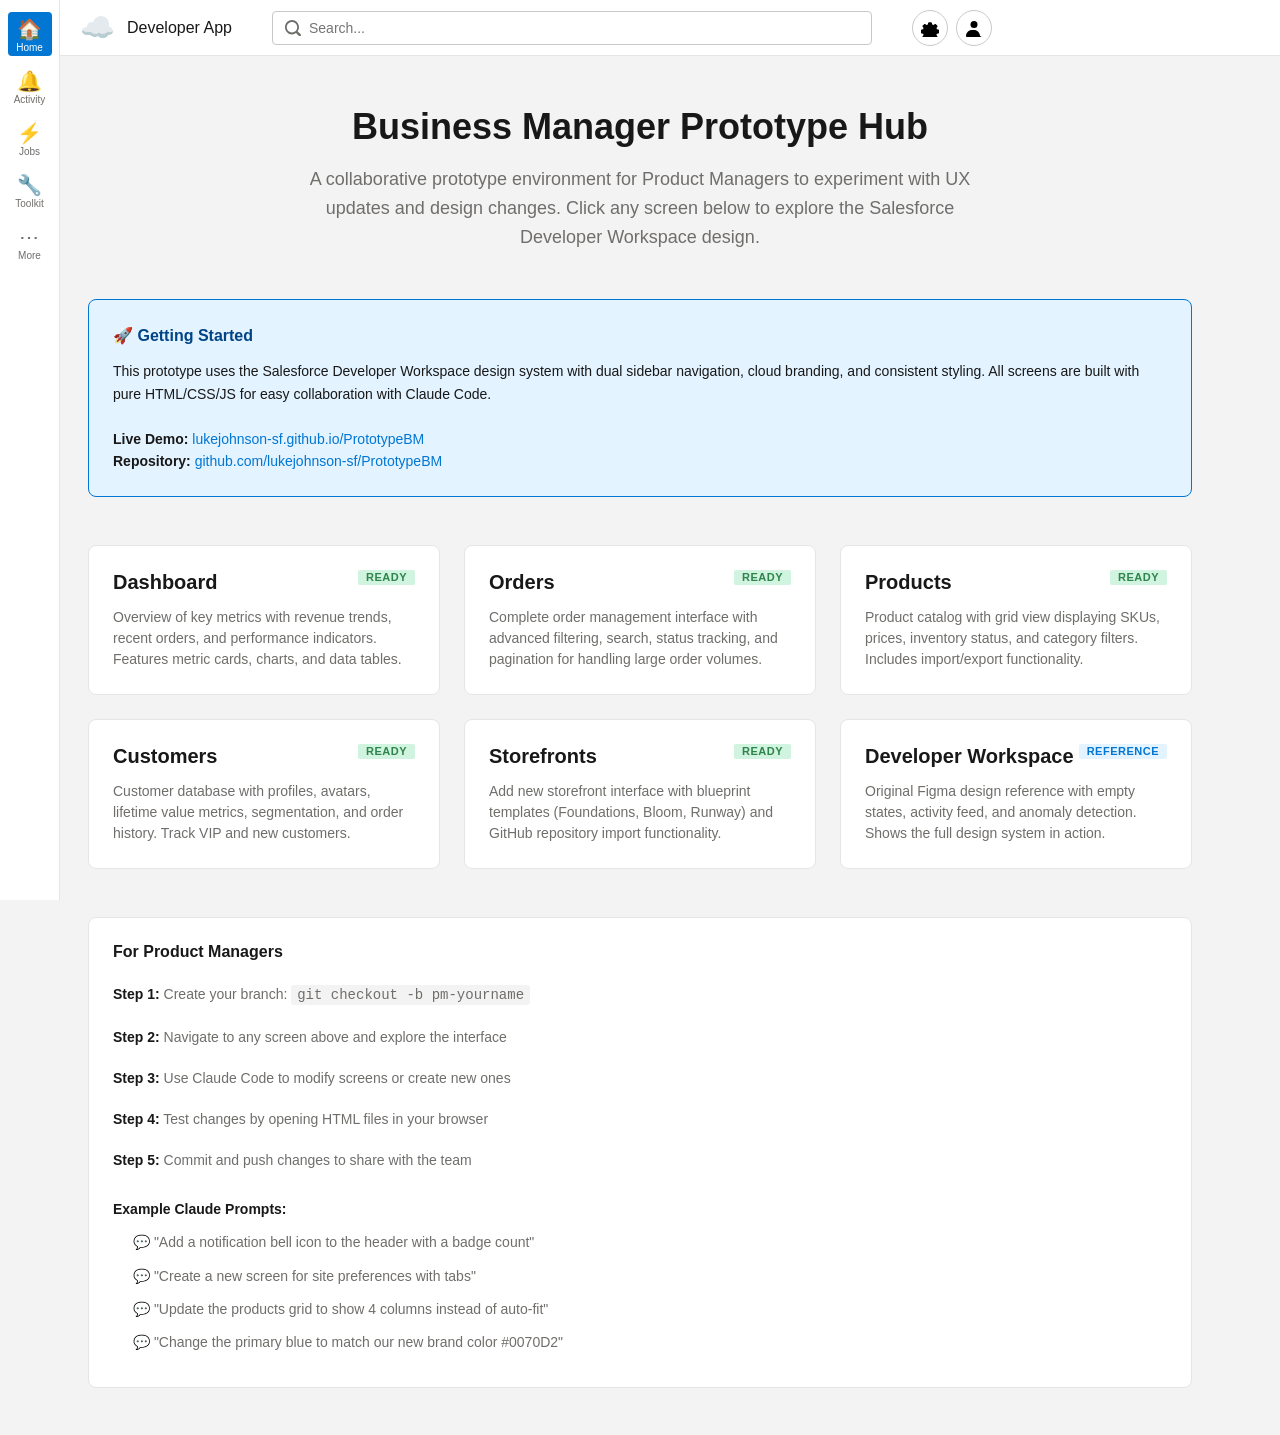
==== commit 302e512b: "Add Storefronts to index page - Add Storefronts card to hub screen grid - Update description with bl" ====
--- a/index.html
+++ b/index.html
@@ -246,6 +246,17 @@
                 </p>
             </a>
 
+            <a href="screens/storefronts.html" class="hub-screen-card">
+                <div class="hub-screen-header">
+                    <h3 class="hub-screen-title">Storefronts</h3>
+                    <span class="bm-badge bm-badge-success">Ready</span>
+                </div>
+                <p class="hub-screen-description">
+                    Add new storefront interface with blueprint templates (Foundations, Bloom, Runway)
+                    and GitHub repository import functionality.
+                </p>
+            </a>
+
             <a href="screens/developer-workspace.html" class="hub-screen-card">
                 <div class="hub-screen-header">
                     <h3 class="hub-screen-title">Developer Workspace</h3>
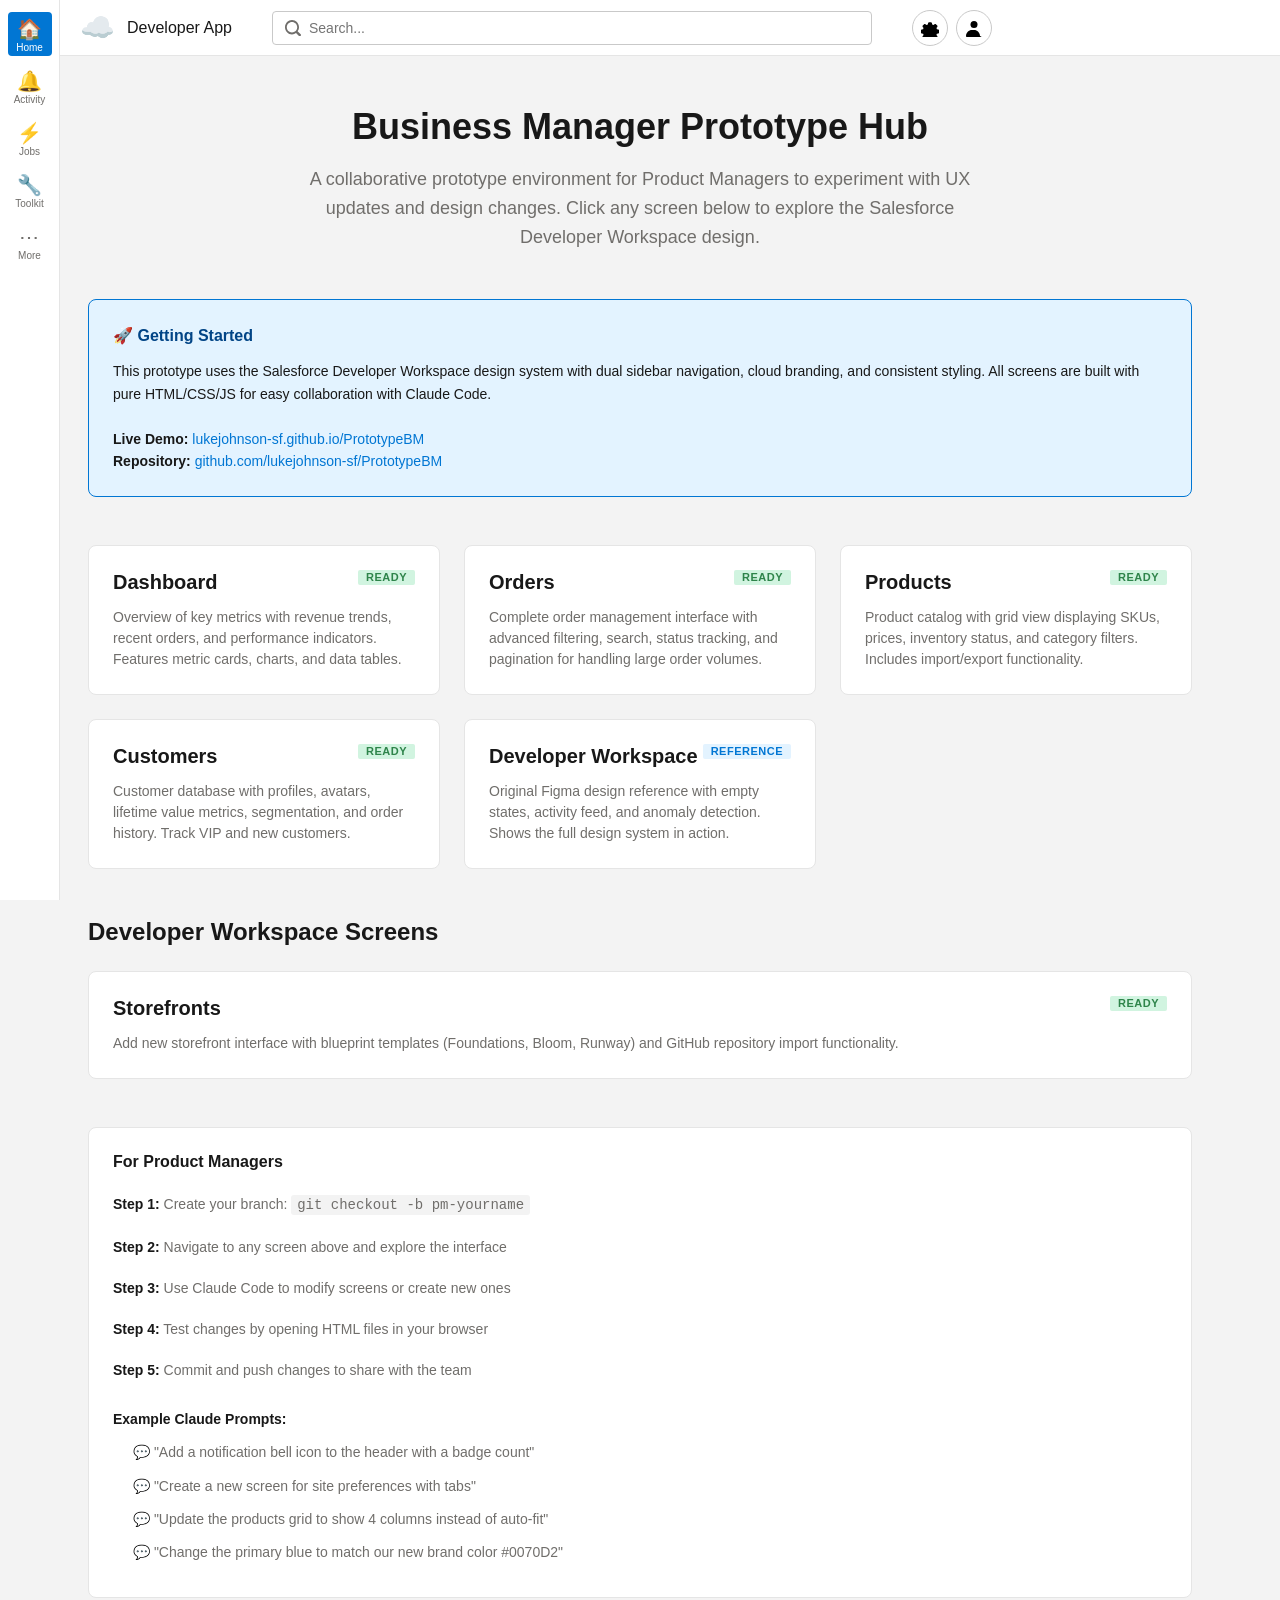
==== commit 706aebba: "Organize screens by section: separate Developer Workspace screens" ====
--- a/index.html
+++ b/index.html
@@ -4,6 +4,7 @@
     <meta charset="UTF-8">
     <meta name="viewport" content="width=device-width, initial-scale=1.0">
     <title>Developer App - Prototype Hub</title>
+    <link rel="icon" href="favicon.svg" type="image/svg+xml">
     <link rel="stylesheet" href="assets/css/core.css">
     <link rel="stylesheet" href="assets/css/components.css">
     <link rel="stylesheet" href="assets/css/dev-workspace.css">
@@ -246,6 +247,22 @@
                 </p>
             </a>
 
+            <a href="screens/developer-workspace.html" class="hub-screen-card">
+                <div class="hub-screen-header">
+                    <h3 class="hub-screen-title">Developer Workspace</h3>
+                    <span class="bm-badge bm-badge-primary">Reference</span>
+                </div>
+                <p class="hub-screen-description">
+                    Original Figma design reference with empty states, activity feed,
+                    and anomaly detection. Shows the full design system in action.
+                </p>
+            </a>
+        </div>
+
+        <!-- Developer Workspace Section -->
+        <h2 style="font-size: 24px; font-weight: 600; color: #181818; margin: 48px 0 24px 0;">Developer Workspace Screens</h2>
+
+        <div class="hub-screens-grid">
             <a href="screens/storefronts.html" class="hub-screen-card">
                 <div class="hub-screen-header">
                     <h3 class="hub-screen-title">Storefronts</h3>
@@ -254,17 +271,6 @@
                 <p class="hub-screen-description">
                     Add new storefront interface with blueprint templates (Foundations, Bloom, Runway)
                     and GitHub repository import functionality.
-                </p>
-            </a>
-
-            <a href="screens/developer-workspace.html" class="hub-screen-card">
-                <div class="hub-screen-header">
-                    <h3 class="hub-screen-title">Developer Workspace</h3>
-                    <span class="bm-badge bm-badge-primary">Reference</span>
-                </div>
-                <p class="hub-screen-description">
-                    Original Figma design reference with empty states, activity feed,
-                    and anomaly detection. Shows the full design system in action.
                 </p>
             </a>
         </div>
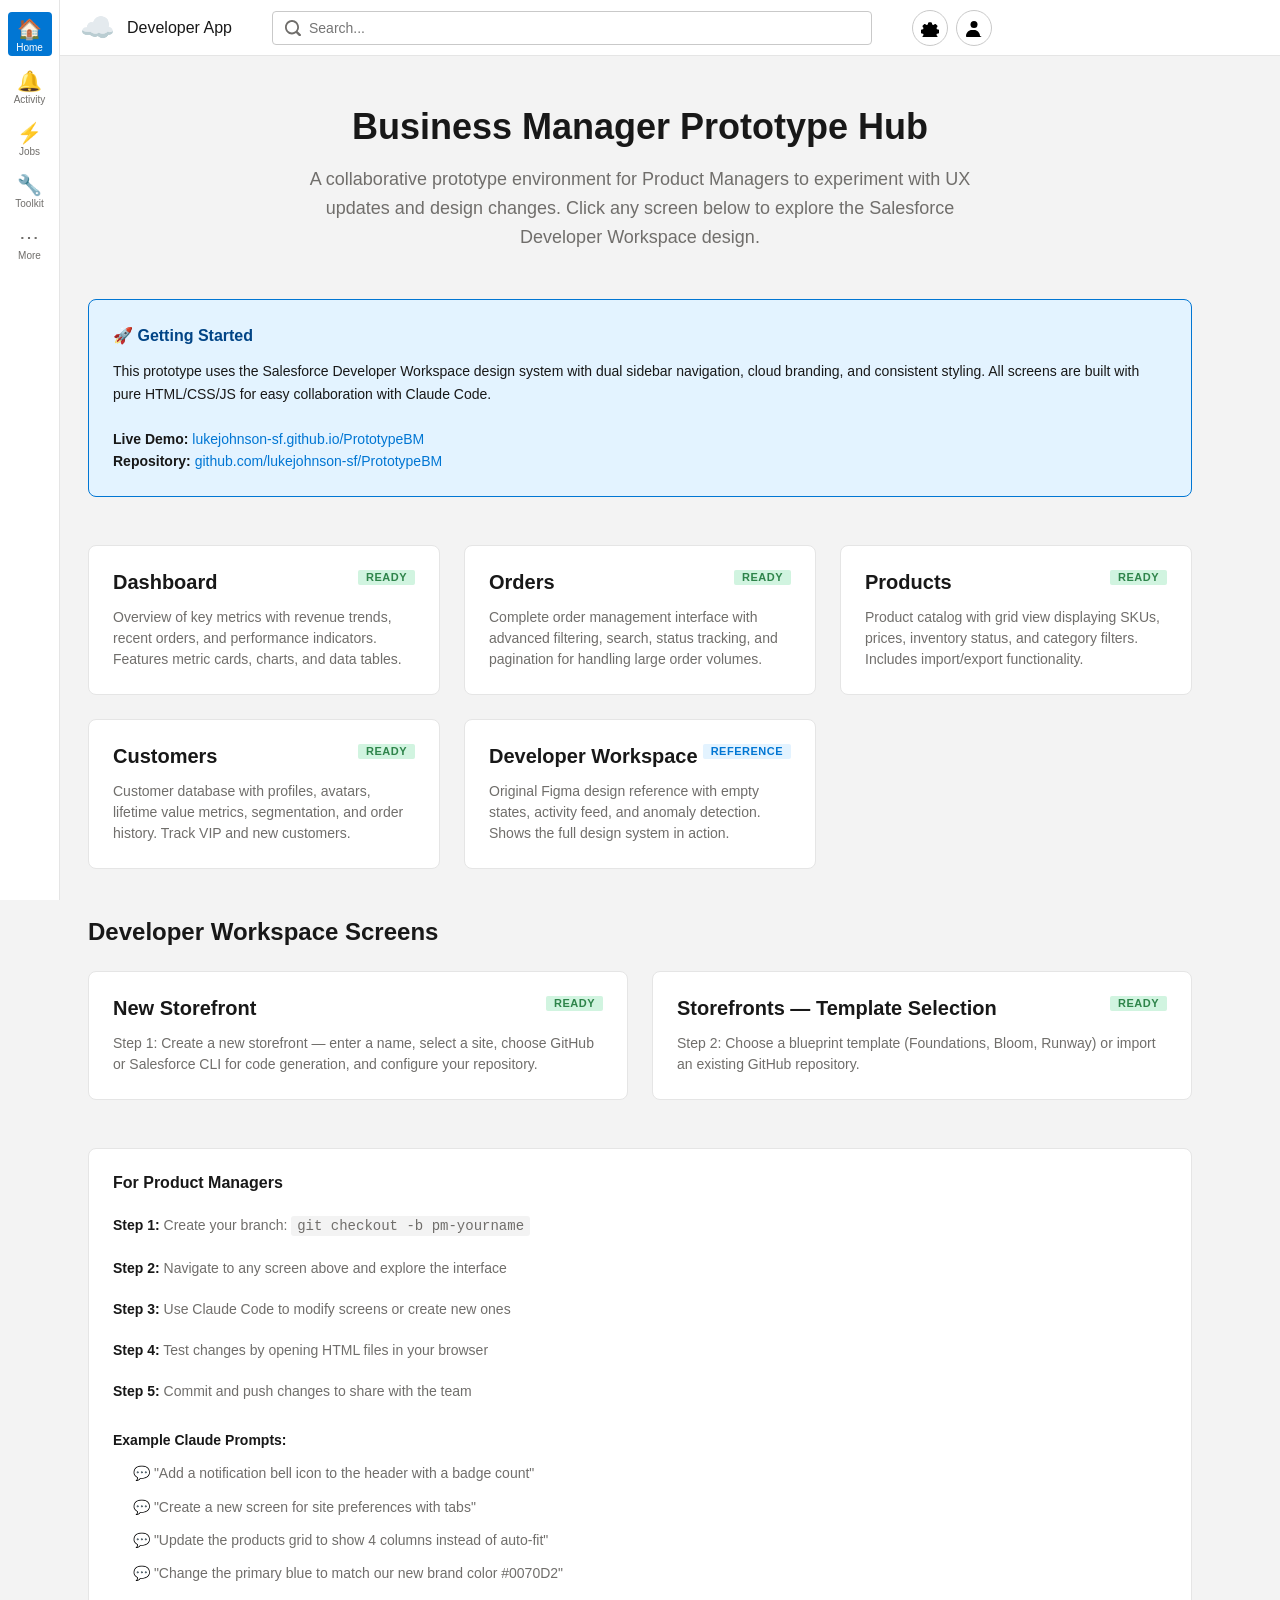
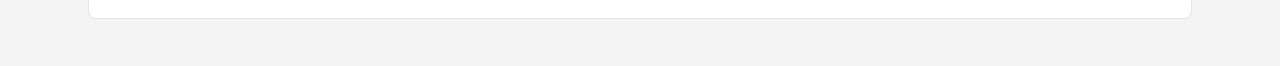
==== commit 28f8730a: "Add New Storefront setup screen as entry point for Storefronts flow - Created storefront-new.html wi" ====
--- a/index.html
+++ b/index.html
@@ -263,14 +263,23 @@
         <h2 style="font-size: 24px; font-weight: 600; color: #181818; margin: 48px 0 24px 0;">Developer Workspace Screens</h2>
 
         <div class="hub-screens-grid">
+            <a href="screens/storefront-new.html" class="hub-screen-card">
+                <div class="hub-screen-header">
+                    <h3 class="hub-screen-title">New Storefront</h3>
+                    <span class="bm-badge bm-badge-success">Ready</span>
+                </div>
+                <p class="hub-screen-description">
+                    Step 1: Create a new storefront — enter a name, select a site, choose GitHub or Salesforce CLI for code generation, and configure your repository.
+                </p>
+            </a>
+
             <a href="screens/storefronts.html" class="hub-screen-card">
                 <div class="hub-screen-header">
-                    <h3 class="hub-screen-title">Storefronts</h3>
-                    <span class="bm-badge bm-badge-success">Ready</span>
-                </div>
-                <p class="hub-screen-description">
-                    Add new storefront interface with blueprint templates (Foundations, Bloom, Runway)
-                    and GitHub repository import functionality.
+                    <h3 class="hub-screen-title">Storefronts — Template Selection</h3>
+                    <span class="bm-badge bm-badge-success">Ready</span>
+                </div>
+                <p class="hub-screen-description">
+                    Step 2: Choose a blueprint template (Foundations, Bloom, Runway) or import an existing GitHub repository.
                 </p>
             </a>
         </div>
